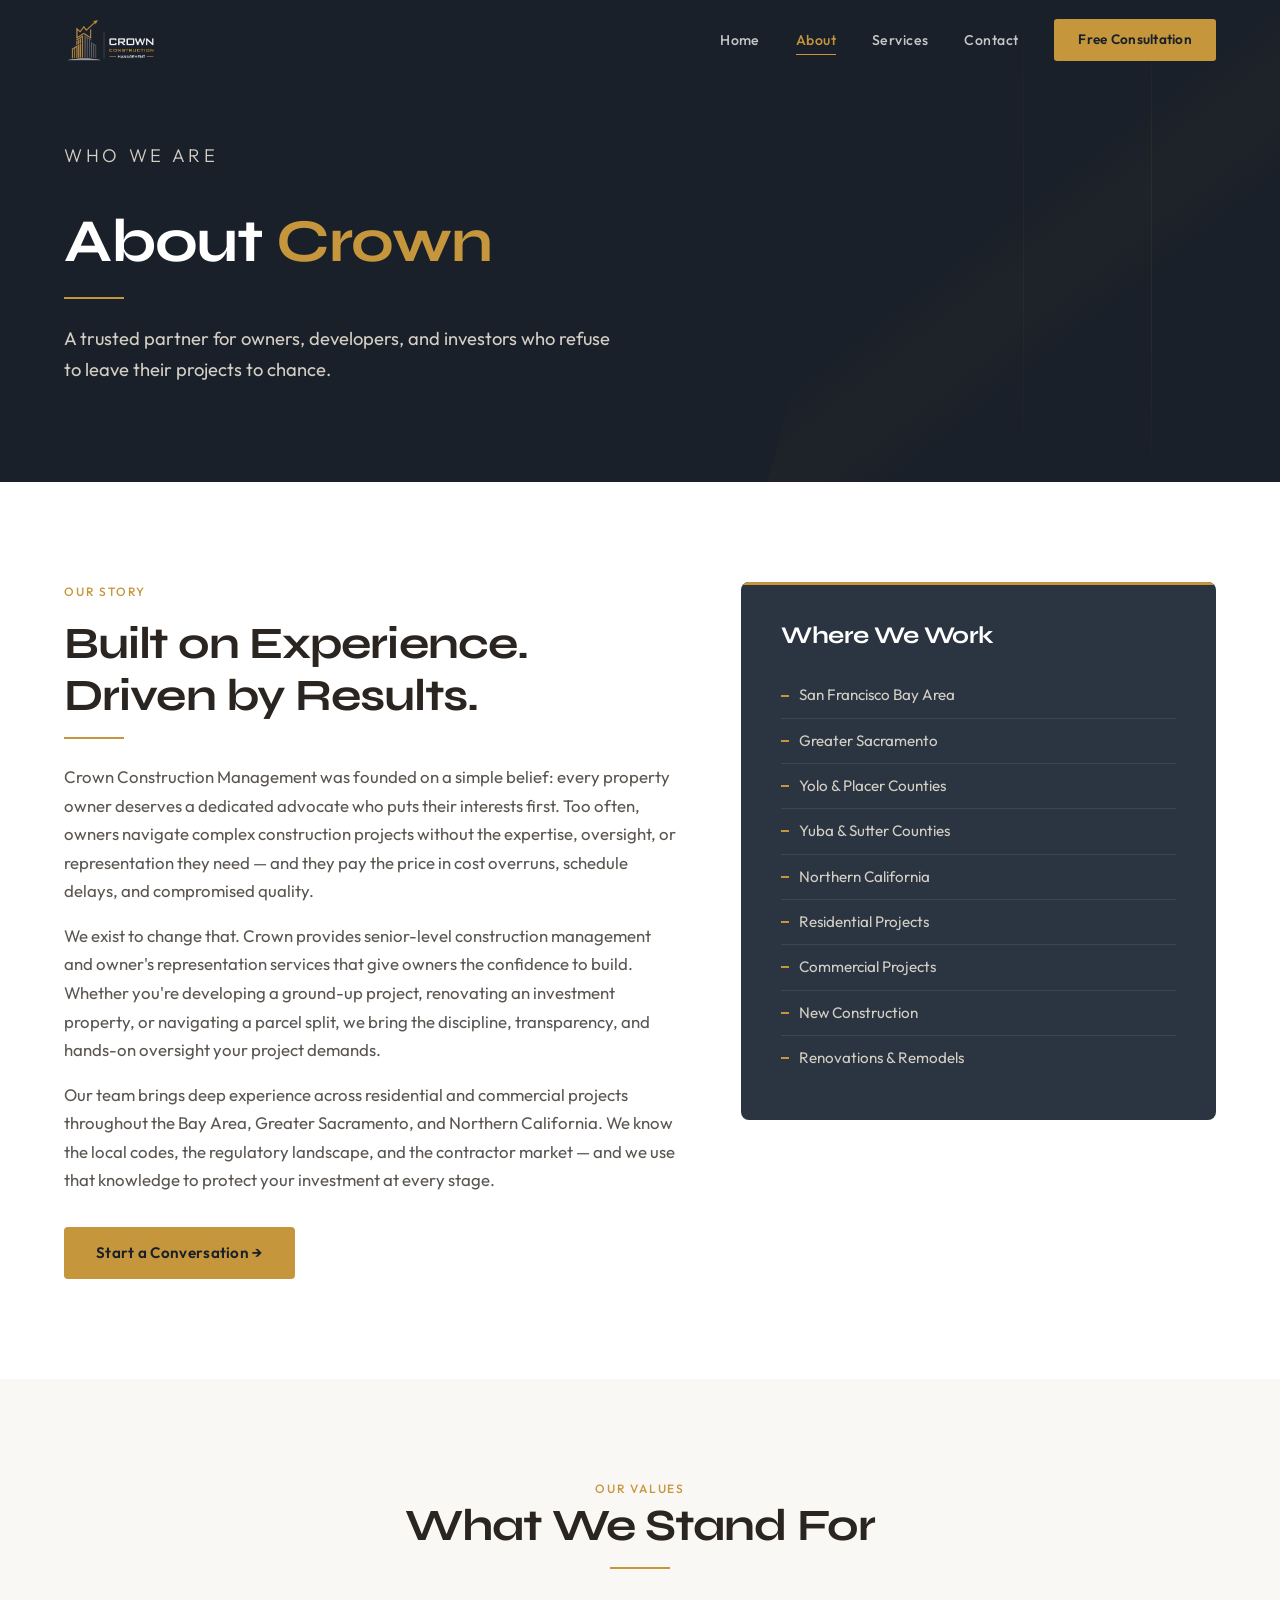
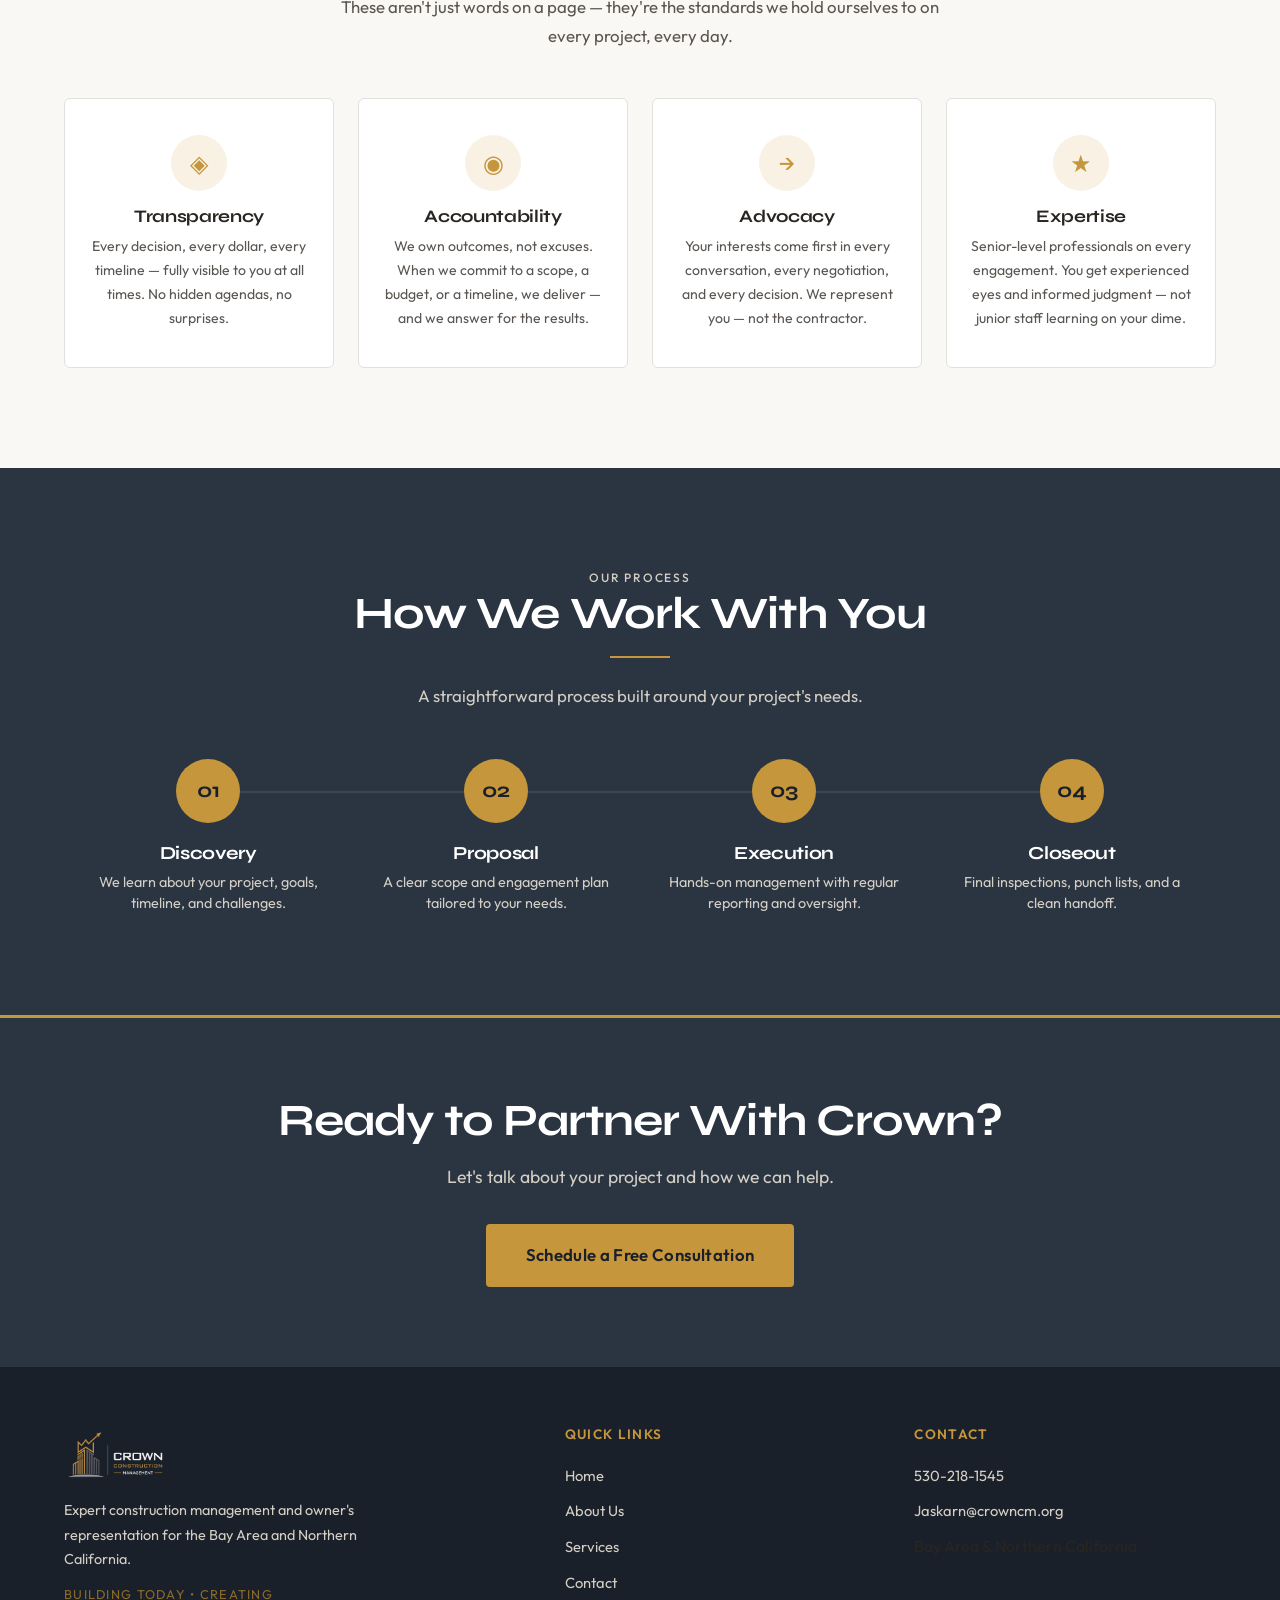
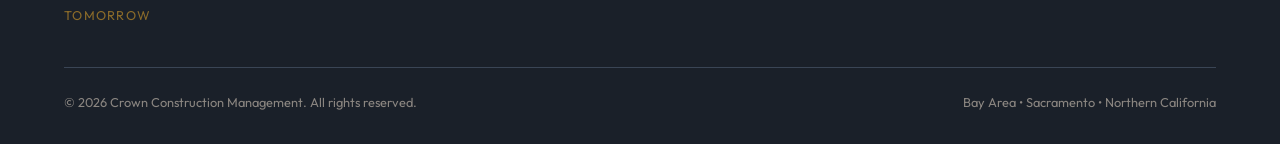
==== about.html @ 6b44e178 "Initial commit: Crown Construction Management website Static multi-page site (home, about, services," ====
<!DOCTYPE html>
<html lang="en">
<head>
  <meta charset="UTF-8">
  <meta name="viewport" content="width=device-width, initial-scale=1.0">
  <title>About | Crown Construction Management</title>
  <meta name="description" content="Learn about Crown Construction Management — trusted construction management and owner's representation partner for the Bay Area and Northern California.">
  <link rel="canonical" href="https://crowncm.org/about.html">
  <meta property="og:title" content="About | Crown Construction Management">
  <meta property="og:description" content="A trusted construction management and owner's representation partner for the Bay Area and Northern California.">
  <meta property="og:type" content="website">
  <meta property="og:url" content="https://crowncm.org/about.html">
  <meta property="og:image" content="https://crowncm.org/images/logo-full-color.png">
  <meta name="twitter:card" content="summary_large_image">
  <meta name="twitter:image" content="https://crowncm.org/images/logo-full-color.png">
  <link rel="preconnect" href="https://fonts.googleapis.com">
  <link rel="preconnect" href="https://fonts.gstatic.com" crossorigin>
  <link href="https://fonts.googleapis.com/css2?family=Outfit:wght@300;400;500;600;700&family=Syne:wght@600;700;800&display=swap" rel="stylesheet">
  <link rel="icon" type="image/jpeg" href="images/logo-icon.jpg">
  <link rel="stylesheet" href="css/style.css">
</head>
<body>

  <!-- ════════ NAVIGATION ════════ -->
  <nav class="nav nav--transparent">
    <div class="nav__inner">
      <a href="index.html" class="nav__logo">
        <img src="images/logo-transparent.png" alt="Crown Construction Management">
      </a>
      <div class="nav__links">
        <a href="index.html" class="nav__link">Home</a>
        <a href="about.html" class="nav__link">About</a>
        <a href="services.html" class="nav__link">Services</a>
        <a href="contact.html" class="nav__link">Contact</a>
        <a href="contact.html" class="nav__cta">Free Consultation</a>
      </div>
      <button class="nav__toggle" aria-label="Menu" aria-expanded="false">
        <span></span><span></span><span></span>
      </button>
    </div>
  </nav>

  <!-- ════════ HERO ════════ -->
  <section class="hero hero--sub">
    <div class="hero__bg"><div class="hero__accent"></div></div>
    <div class="container">
      <div class="hero__content">
        <p class="hero__tagline">Who We Are</p>
        <h1>About <span>Crown</span></h1>
        <div class="gold-line"></div>
        <p>A trusted partner for owners, developers, and investors who refuse to leave their projects to chance.</p>
      </div>
    </div>
  </section>

  <!-- ════════ ABOUT FULL ════════ -->
  <section class="section">
    <div class="container">
      <div class="about-full">
        <div class="about-full__story">
          <p class="label reveal">Our Story</p>
          <h2 class="reveal reveal-delay-1">Built on Experience.<br>Driven by Results.</h2>
          <div class="gold-line reveal reveal-delay-2"></div>

          <p class="reveal reveal-delay-2">Crown Construction Management was founded on a simple belief: every property owner deserves a dedicated advocate who puts their interests first. Too often, owners navigate complex construction projects without the expertise, oversight, or representation they need — and they pay the price in cost overruns, schedule delays, and compromised quality.</p>

          <p class="reveal reveal-delay-3">We exist to change that. Crown provides senior-level construction management and owner's representation services that give owners the confidence to build. Whether you're developing a ground-up project, renovating an investment property, or navigating a parcel split, we bring the discipline, transparency, and hands-on oversight your project demands.</p>

          <p class="reveal reveal-delay-3">Our team brings deep experience across residential and commercial projects throughout the Bay Area, Greater Sacramento, and Northern California. We know the local codes, the regulatory landscape, and the contractor market — and we use that knowledge to protect your investment at every stage.</p>

          <div style="margin-top:32px;" class="reveal reveal-delay-4">
            <a href="contact.html" class="btn btn--gold">Start a Conversation &rarr;</a>
          </div>
        </div>

        <div class="about-full__sidebar reveal">
          <h3>Where We Work</h3>
          <ul class="area-list">
            <li>San Francisco Bay Area</li>
            <li>Greater Sacramento</li>
            <li>Yolo & Placer Counties</li>
            <li>Yuba & Sutter Counties</li>
            <li>Northern California</li>
            <li>Residential Projects</li>
            <li>Commercial Projects</li>
            <li>New Construction</li>
            <li>Renovations & Remodels</li>
          </ul>
        </div>
      </div>
    </div>
  </section>

  <!-- ════════ VALUES ════════ -->
  <section class="section section--cream">
    <div class="container">
      <div class="reveal" style="text-align:center; max-width:600px; margin:0 auto;">
        <p class="label">Our Values</p>
        <h2>What We Stand For</h2>
        <div class="gold-line gold-line--center"></div>
        <p>These aren't just words on a page — they're the standards we hold ourselves to on every project, every day.</p>
      </div>
      <div class="values-full">
        <div class="value-full-card reveal reveal-delay-1">
          <div class="value-full-card__icon" aria-hidden="true">◈</div>
          <h4>Transparency</h4>
          <p>Every decision, every dollar, every timeline — fully visible to you at all times. No hidden agendas, no surprises.</p>
        </div>
        <div class="value-full-card reveal reveal-delay-2">
          <div class="value-full-card__icon" aria-hidden="true">◉</div>
          <h4>Accountability</h4>
          <p>We own outcomes, not excuses. When we commit to a scope, a budget, or a timeline, we deliver — and we answer for the results.</p>
        </div>
        <div class="value-full-card reveal reveal-delay-3">
          <div class="value-full-card__icon" aria-hidden="true">→</div>
          <h4>Advocacy</h4>
          <p>Your interests come first in every conversation, every negotiation, and every decision. We represent you — not the contractor.</p>
        </div>
        <div class="value-full-card reveal reveal-delay-4">
          <div class="value-full-card__icon" aria-hidden="true">★</div>
          <h4>Expertise</h4>
          <p>Senior-level professionals on every engagement. You get experienced eyes and informed judgment — not junior staff learning on your dime.</p>
        </div>
      </div>
    </div>
  </section>

  <!-- ════════ PROCESS ════════ -->
  <section class="section section--dark">
    <div class="container">
      <div class="reveal" style="text-align:center; max-width:600px; margin:0 auto;">
        <p class="label label--light">Our Process</p>
        <h2>How We Work With You</h2>
        <div class="gold-line gold-line--center"></div>
        <p>A straightforward process built around your project's needs.</p>
      </div>
      <div class="process-grid">
        <div class="process-step reveal reveal-delay-1">
          <div class="process-step__number">01</div>
          <h3>Discovery</h3>
          <p>We learn about your project, goals, timeline, and challenges.</p>
        </div>
        <div class="process-step reveal reveal-delay-2">
          <div class="process-step__number">02</div>
          <h3>Proposal</h3>
          <p>A clear scope and engagement plan tailored to your needs.</p>
        </div>
        <div class="process-step reveal reveal-delay-3">
          <div class="process-step__number">03</div>
          <h3>Execution</h3>
          <p>Hands-on management with regular reporting and oversight.</p>
        </div>
        <div class="process-step reveal reveal-delay-4">
          <div class="process-step__number">04</div>
          <h3>Closeout</h3>
          <p>Final inspections, punch lists, and a clean handoff.</p>
        </div>
      </div>
    </div>
  </section>

  <!-- ════════ CTA BANNER ════════ -->
  <section class="cta-banner">
    <div class="container">
      <h2 class="reveal">Ready to Partner With Crown?</h2>
      <p class="reveal reveal-delay-1">Let's talk about your project and how we can help.</p>
      <div class="reveal reveal-delay-2">
        <a href="contact.html" class="btn btn--gold btn--large">Schedule a Free Consultation</a>
      </div>
    </div>
  </section>

  <!-- ════════ FOOTER ════════ -->
  <footer class="footer">
    <div class="container">
      <div class="footer__inner">
        <div class="footer__brand">
          <img src="images/logo-transparent.png" alt="Crown Construction Management">
          <p>Expert construction management and owner's representation for the Bay Area and Northern California.</p>
          <p class="footer__tagline">BUILDING TODAY &bull; CREATING TOMORROW</p>
        </div>
        <div>
          <h4 class="footer__heading">Quick Links</h4>
          <ul class="footer__links">
            <li><a href="index.html">Home</a></li>
            <li><a href="about.html">About Us</a></li>
            <li><a href="services.html">Services</a></li>
            <li><a href="contact.html">Contact</a></li>
          </ul>
        </div>
        <div>
          <h4 class="footer__heading">Contact</h4>
          <ul class="footer__links">
            <li><a href="tel:+15302181545">530-218-1545</a></li>
            <li><a href="mailto:Jaskarn@crowncm.org">Jaskarn@crowncm.org</a></li>
            <li>Bay Area & Northern California</li>
          </ul>
        </div>
      </div>
      <div class="footer__bottom">
        <p>&copy; 2026 Crown Construction Management. All rights reserved.</p>
        <p>Bay Area &bull; Sacramento &bull; Northern California</p>
      </div>
    </div>
  </footer>

  <script src="js/main.js"></script>
</body>
</html>
---- css/style.css ----
/* ═══════════════════════════════════════════
   CROWN CONSTRUCTION MANAGEMENT
   Premium Construction Management Website
   ═══════════════════════════════════════════ */

/* ── CSS Variables ── */
:root {
  --navy: #2B3441;
  --navy-deep: #1A2029;
  --navy-mid: #34404F;
  --gold: #C5963B;
  --gold-light: #D4AA5C;
  --gold-dim: #8B6B2A;
  --gold-bg: #F8F1E4;
  --charcoal: #333840;
  --slate: #5A6475;
  --white: #FFFFFF;
  --off-white: #F7F7F5;
  --cream: #FAF8F5;
  --border: #E2E0DD;
  --border-dark: #3A4555;
  --text-primary: #2A2520;
  --text-secondary: #5A5550;
  --text-light: #8A8580;
  --text-on-dark: #D4CFC5;
  --text-on-dark-bright: #EEEAE5;

  --font-display: 'Syne', sans-serif;
  --font-body: 'Outfit', sans-serif;

  --nav-height: 80px;
  --section-pad: 100px;
  --section-pad-mobile: 60px;
  --max-width: 1200px;
  --max-width-narrow: 800px;

  --ease-out: cubic-bezier(0.25, 0.46, 0.45, 0.94);
  --ease-smooth: cubic-bezier(0.4, 0, 0.2, 1);
}

/* ── Reset & Base ── */
*, *::before, *::after { box-sizing: border-box; margin: 0; padding: 0; }

html {
  scroll-behavior: smooth;
  scroll-padding-top: var(--nav-height);
}

body {
  font-family: var(--font-body);
  font-weight: 400;
  color: var(--text-primary);
  background: var(--white);
  line-height: 1.6;
  -webkit-font-smoothing: antialiased;
  overflow-x: hidden;
}

img { max-width: 100%; height: auto; display: block; }
a { color: inherit; text-decoration: none; }
ul { list-style: none; }

/* ── Typography ── */
h1, h2, h3, h4 {
  font-family: var(--font-display);
  font-weight: 700;
  line-height: 1.15;
  letter-spacing: -0.02em;
}

h1 { font-size: clamp(2.4rem, 5vw, 3.8rem); }
h2 { font-size: clamp(1.8rem, 3.5vw, 2.8rem); }
h3 { font-size: clamp(1.2rem, 2vw, 1.5rem); }
h4 { font-size: 1.1rem; }

p { 
  font-size: 1.05rem; 
  line-height: 1.7; 
  color: var(--text-secondary); 
}

.label {
  font-family: var(--font-body);
  font-weight: 500;
  font-size: 0.75rem;
  letter-spacing: 0.15em;
  text-transform: uppercase;
  color: var(--gold);
}

.label--light { color: var(--gold-light); }

/* ── Layout ── */
.container {
  width: 100%;
  max-width: var(--max-width);
  margin: 0 auto;
  padding: 0 24px;
}

.container--narrow {
  max-width: var(--max-width-narrow);
}

.section {
  padding: var(--section-pad) 0;
}

.section--dark {
  background: var(--navy);
  color: var(--text-on-dark-bright);
}

.section--dark p { color: var(--text-on-dark); }
.section--dark h2, .section--dark h3, .section--dark h4 { color: var(--white); }

.section--cream { background: var(--cream); }
.section--deep { background: var(--navy-deep); color: var(--text-on-dark-bright); }
.section--deep p { color: var(--text-on-dark); }
.section--deep h2, .section--deep h3 { color: var(--white); }

/* ── Gold Accent Line ── */
.gold-line {
  width: 60px;
  height: 2px;
  background: var(--gold);
  margin: 16px 0 24px;
}

.gold-line--center { margin-left: auto; margin-right: auto; }
.gold-line--wide { width: 80px; }

/* ── Buttons ── */
.btn {
  display: inline-flex;
  align-items: center;
  gap: 8px;
  font-family: var(--font-body);
  font-weight: 600;
  font-size: 0.95rem;
  padding: 14px 32px;
  border-radius: 4px;
  border: none;
  cursor: pointer;
  transition: all 0.3s var(--ease-smooth);
  letter-spacing: 0.02em;
}

.btn--gold {
  background: var(--gold);
  color: var(--navy-deep);
}

.btn--gold:hover {
  background: var(--gold-light);
  transform: translateY(-2px);
  box-shadow: 0 8px 30px rgba(197, 150, 59, 0.3);
}

.btn--outline {
  background: transparent;
  color: var(--gold);
  border: 1.5px solid var(--gold);
}

.btn--outline:hover {
  background: var(--gold);
  color: var(--navy-deep);
  transform: translateY(-2px);
}

.btn--white-outline {
  background: transparent;
  color: var(--white);
  border: 1.5px solid rgba(255,255,255,0.3);
}

.btn--white-outline:hover {
  border-color: var(--gold);
  color: var(--gold);
}

.btn--large {
  padding: 18px 40px;
  font-size: 1.05rem;
}

/* ── Navigation ── */
.nav {
  position: fixed;
  top: 0;
  left: 0;
  right: 0;
  height: var(--nav-height);
  z-index: 1000;
  transition: all 0.4s var(--ease-smooth);
}

.nav--transparent {
  background: transparent;
}

.nav--solid {
  background: rgba(26, 32, 41, 0.97);
  backdrop-filter: blur(12px);
  box-shadow: 0 1px 0 rgba(197, 150, 59, 0.15);
}

.nav__inner {
  max-width: var(--max-width);
  margin: 0 auto;
  padding: 0 24px;
  height: 100%;
  display: flex;
  align-items: center;
  justify-content: space-between;
}

.nav__logo img {
  height: 50px;
  width: auto;
  transition: opacity 0.3s;
}

.nav__logo:hover img { opacity: 0.85; }

.nav__links {
  display: flex;
  align-items: center;
  gap: 36px;
}

.nav__link {
  font-family: var(--font-body);
  font-weight: 500;
  font-size: 0.88rem;
  color: rgba(255,255,255,0.75);
  letter-spacing: 0.03em;
  transition: color 0.3s;
  position: relative;
}

.nav__link::after {
  content: '';
  position: absolute;
  bottom: -4px;
  left: 0;
  width: 0;
  height: 1.5px;
  background: var(--gold);
  transition: width 0.3s var(--ease-smooth);
}

.nav__link:hover { color: var(--white); }
.nav__link:hover::after { width: 100%; }
.nav__link--active { color: var(--gold); }
.nav__link--active::after { width: 100%; }

.nav__cta {
  font-family: var(--font-body);
  font-weight: 600;
  font-size: 0.85rem;
  padding: 10px 24px;
  background: var(--gold);
  color: var(--navy-deep);
  border-radius: 3px;
  transition: all 0.3s var(--ease-smooth);
  letter-spacing: 0.02em;
}

.nav__cta:hover {
  background: var(--gold-light);
  transform: translateY(-1px);
}

/* Mobile Nav Toggle */
.nav__toggle {
  display: none;
  flex-direction: column;
  gap: 5px;
  cursor: pointer;
  padding: 8px;
  background: none;
  border: none;
}

.nav__toggle span {
  display: block;
  width: 24px;
  height: 2px;
  background: var(--white);
  transition: all 0.3s;
}

.nav__toggle.active span:nth-child(1) { transform: rotate(45deg) translate(5px, 5px); }
.nav__toggle.active span:nth-child(2) { opacity: 0; }
.nav__toggle.active span:nth-child(3) { transform: rotate(-45deg) translate(5px, -5px); }

/* ── Hero ── */
.hero {
  position: relative;
  min-height: 100vh;
  display: flex;
  align-items: center;
  background: var(--navy-deep);
  overflow: hidden;
}

.hero__bg {
  position: absolute;
  inset: 0;
  overflow: hidden;
}

/* Architectural grid lines */
.hero__bg::before {
  content: '';
  position: absolute;
  top: 0;
  right: 10%;
  width: 1px;
  height: 100%;
  background: linear-gradient(to bottom, transparent, rgba(197,150,59,0.08) 30%, rgba(197,150,59,0.08) 70%, transparent);
}

.hero__bg::after {
  content: '';
  position: absolute;
  top: 0;
  right: 20%;
  width: 1px;
  height: 100%;
  background: linear-gradient(to bottom, transparent, rgba(197,150,59,0.05) 40%, rgba(197,150,59,0.05) 60%, transparent);
}

/* Subtle diagonal accent */
.hero__accent {
  position: absolute;
  top: -10%;
  right: -5%;
  width: 40%;
  height: 120%;
  background: linear-gradient(135deg, transparent 40%, rgba(197,150,59,0.03) 50%, transparent 60%);
  transform: skewX(-15deg);
}

.hero__content {
  position: relative;
  z-index: 2;
  max-width: 720px;
}

.hero__logo {
  width: 280px;
  margin-bottom: 32px;
  opacity: 0;
  animation: fadeUp 0.8s var(--ease-out) 0.2s forwards;
}

.hero h1 {
  color: var(--white);
  margin-bottom: 20px;
  opacity: 0;
  animation: fadeUp 0.8s var(--ease-out) 0.4s forwards;
}

.hero h1 span { color: var(--gold); }

.hero__tagline {
  font-family: var(--font-body);
  font-weight: 300;
  font-size: 0.85rem;
  letter-spacing: 0.2em;
  text-transform: uppercase;
  color: var(--gold);
  margin-bottom: 16px;
  opacity: 0;
  animation: fadeUp 0.8s var(--ease-out) 0.3s forwards;
}

.hero p {
  font-size: 1.15rem;
  color: var(--text-on-dark);
  margin-bottom: 36px;
  max-width: 560px;
  opacity: 0;
  animation: fadeUp 0.8s var(--ease-out) 0.6s forwards;
}

.hero__buttons {
  display: flex;
  gap: 16px;
  flex-wrap: wrap;
  opacity: 0;
  animation: fadeUp 0.8s var(--ease-out) 0.8s forwards;
}

/* Hero for sub-pages */
.hero--sub {
  min-height: 400px;
  padding-top: calc(var(--nav-height) + 60px);
  padding-bottom: 60px;
}

/* Hero Home — two-column with seamless logo */
.hero--home {
  min-height: 100vh;
  display: flex;
  align-items: center;
}

.hero__home-layout {
  display: grid;
  grid-template-columns: 1.1fr 1fr;
  gap: 40px;
  align-items: center;
  position: relative;
  z-index: 2;
}

.hero__home-layout .hero__content {
  max-width: none;
}

.hero__logo-block {
  display: flex;
  align-items: center;
  justify-content: center;
  position: relative;
  opacity: 0;
  animation: fadeIn 1.2s var(--ease-out) 0.6s forwards;
}

.hero__logo-seamless {
  width: 100%;
  max-width: 520px;
  height: auto;
  filter: drop-shadow(0 20px 60px rgba(0,0,0,0.3));
  transition: transform 0.6s var(--ease-smooth);
}

.hero__logo-block:hover .hero__logo-seamless {
  transform: scale(1.03);
}

/* Subtle glow behind logo */
.hero__logo-block::before {
  content: '';
  position: absolute;
  width: 70%;
  height: 70%;
  background: radial-gradient(ellipse, rgba(197,150,59,0.08) 0%, transparent 70%);
  border-radius: 50%;
  pointer-events: none;
}

.hero--sub h1 {
  animation-delay: 0.2s;
}

.hero--sub .gold-line {
  opacity: 0;
  animation: fadeUp 0.8s var(--ease-out) 0.3s forwards;
}

.hero--sub p {
  animation-delay: 0.4s;
}

/* ── About Preview (Home) ── */
.about-preview {
  display: grid;
  grid-template-columns: 1fr 1fr;
  gap: 60px;
  align-items: center;
}

.about-preview__values {
  display: grid;
  grid-template-columns: 1fr 1fr;
  gap: 20px;
  margin-top: 32px;
}

.value-card {
  padding: 24px;
  background: var(--white);
  border-radius: 6px;
  border: 1px solid var(--border);
  transition: all 0.3s var(--ease-smooth);
}

.value-card:hover {
  border-color: var(--gold);
  transform: translateY(-3px);
  box-shadow: 0 12px 40px rgba(0,0,0,0.06);
}

.value-card h4 {
  color: var(--text-primary);
  margin-bottom: 6px;
  font-size: 1rem;
}

.value-card p {
  font-size: 0.88rem;
  line-height: 1.5;
  color: var(--text-secondary);
}

.about-preview__image {
  position: relative;
  display: flex;
  align-items: center;
  justify-content: center;
}

.about-preview__logo-display {
  width: 100%;
  max-width: 380px;
  padding: 60px 40px;
  background: var(--navy);
  border-radius: 8px;
  display: flex;
  align-items: center;
  justify-content: center;
  position: relative;
  overflow: hidden;
}

.about-preview__logo-display::before {
  content: '';
  position: absolute;
  top: 0;
  left: 0;
  right: 0;
  height: 3px;
  background: var(--gold);
}

.about-preview__logo-display img {
  width: 85%;
}

/* ── Services Grid ── */
.services-grid {
  display: grid;
  grid-template-columns: repeat(3, 1fr);
  gap: 24px;
  margin-top: 48px;
}

.service-card {
  padding: 32px 28px;
  background: var(--white);
  border-radius: 6px;
  border: 1px solid var(--border);
  position: relative;
  overflow: hidden;
  transition: all 0.4s var(--ease-smooth);
}

.service-card::before {
  content: '';
  position: absolute;
  top: 0;
  left: 0;
  width: 3px;
  height: 0;
  background: var(--gold);
  transition: height 0.4s var(--ease-smooth);
}

.service-card:hover {
  border-color: var(--gold);
  transform: translateY(-4px);
  box-shadow: 0 16px 50px rgba(0,0,0,0.08);
}

.service-card:hover::before { height: 100%; }

.service-card__number {
  font-family: var(--font-display);
  font-size: 2.5rem;
  font-weight: 700;
  color: var(--border);
  line-height: 1;
  margin-bottom: 12px;
  transition: color 0.3s;
}

.service-card:hover .service-card__number { color: var(--gold-dim); }

.service-card h3 {
  font-size: 1.1rem;
  margin-bottom: 10px;
  color: var(--text-primary);
}

.service-card p {
  font-size: 0.92rem;
  line-height: 1.6;
}

/* Service card - featured (larger) */
.service-card--featured {
  grid-column: span 1;
  background: var(--navy);
  border-color: var(--navy);
}

.service-card--featured h3 { color: var(--white); }
.service-card--featured p { color: var(--text-on-dark); }
.service-card--featured .service-card__number { color: var(--navy-mid); }
.service-card--featured:hover .service-card__number { color: var(--gold-dim); }
.service-card--featured:hover { border-color: var(--gold); }

/* ── Process Timeline ── */
.process-grid {
  display: grid;
  grid-template-columns: repeat(4, 1fr);
  gap: 0;
  margin-top: 48px;
  position: relative;
}

/* Connecting line */
.process-grid::before {
  content: '';
  position: absolute;
  top: 32px;
  left: 12.5%;
  right: 12.5%;
  height: 2px;
  background: var(--border-dark);
}

.process-step {
  text-align: center;
  padding: 0 20px;
  position: relative;
}

.process-step__number {
  display: inline-flex;
  align-items: center;
  justify-content: center;
  width: 64px;
  height: 64px;
  border-radius: 50%;
  background: var(--gold);
  color: var(--navy-deep);
  font-family: var(--font-display);
  font-weight: 700;
  font-size: 1.3rem;
  margin-bottom: 20px;
  position: relative;
  z-index: 2;
  transition: all 0.3s var(--ease-smooth);
}

.process-step:hover .process-step__number {
  transform: scale(1.1);
  box-shadow: 0 8px 30px rgba(197,150,59,0.4);
}

.process-step h3 {
  font-size: 1.15rem;
  margin-bottom: 8px;
}

.process-step p {
  font-size: 0.9rem;
  line-height: 1.5;
}

/* ── Why Crown Grid ── */
.why-grid {
  display: grid;
  grid-template-columns: repeat(3, 1fr);
  gap: 32px;
  margin-top: 48px;
}

.why-card {
  padding: 32px;
  border: 1px solid var(--border-dark);
  border-radius: 6px;
  transition: all 0.3s var(--ease-smooth);
  position: relative;
}

.why-card::before {
  content: '';
  position: absolute;
  top: -1px;
  left: 32px;
  right: 32px;
  height: 2px;
  background: var(--gold);
  transform: scaleX(0);
  transition: transform 0.3s var(--ease-smooth);
}

.why-card:hover {
  border-color: rgba(197,150,59,0.3);
  transform: translateY(-4px);
}

.why-card:hover::before { transform: scaleX(1); }

.why-card__icon {
  font-family: var(--font-display);
  font-size: 2rem;
  font-weight: 700;
  color: var(--gold);
  margin-bottom: 16px;
  line-height: 1;
}

.why-card h3 {
  font-size: 1.05rem;
  margin-bottom: 10px;
}

.why-card p {
  font-size: 0.9rem;
  line-height: 1.6;
}

/* ── CTA Banner ── */
.cta-banner {
  text-align: center;
  padding: 80px 0;
  background: var(--navy);
  position: relative;
  overflow: hidden;
}

.cta-banner::before {
  content: '';
  position: absolute;
  top: 0;
  left: 0;
  right: 0;
  height: 3px;
  background: var(--gold);
}

.cta-banner h2 {
  color: var(--white);
  margin-bottom: 16px;
}

.cta-banner p {
  color: var(--text-on-dark);
  margin-bottom: 32px;
  font-size: 1.1rem;
}

/* ── Engagement Types ── */
.engagement-grid {
  display: grid;
  grid-template-columns: repeat(4, 1fr);
  gap: 20px;
  margin-top: 40px;
}

.engagement-item {
  text-align: center;
  padding: 28px 20px;
  background: rgba(197,150,59,0.06);
  border: 1px solid var(--border);
  border-radius: 6px;
  transition: all 0.3s;
}

.engagement-item:hover {
  border-color: var(--gold);
  background: rgba(197,150,59,0.1);
}

.engagement-item h4 {
  font-size: 0.95rem;
  color: var(--text-primary);
  margin-bottom: 6px;
}

.engagement-item p {
  font-size: 0.82rem;
}

/* ── Contact Page ── */
.contact-layout {
  display: grid;
  grid-template-columns: 1fr 1.2fr;
  gap: 60px;
  align-items: start;
}

.contact-info { padding-top: 8px; }

.contact-info__item {
  margin-bottom: 32px;
}

.contact-info__item h4 {
  font-size: 0.95rem;
  color: var(--text-primary);
  margin-bottom: 4px;
}

.contact-info__item p {
  font-size: 1.05rem;
  color: var(--gold);
  font-weight: 500;
}

.contact-info__item p a {
  color: inherit;
  text-decoration: none;
  transition: color 0.3s;
}

.contact-info__item p a:hover { color: var(--gold-light); }

.contact-info__item p.desc {
  color: var(--text-secondary);
  font-weight: 400;
  font-size: 0.92rem;
}

/* ── Form ── */
.form {
  background: var(--white);
  padding: 40px;
  border-radius: 8px;
  border: 1px solid var(--border);
  box-shadow: 0 8px 40px rgba(0,0,0,0.04);
}

.form__group {
  margin-bottom: 20px;
}

.form__label {
  display: block;
  font-weight: 500;
  font-size: 0.88rem;
  color: var(--text-primary);
  margin-bottom: 6px;
}

.form__input,
.form__select,
.form__textarea {
  width: 100%;
  padding: 12px 16px;
  font-family: var(--font-body);
  font-size: 0.95rem;
  color: var(--text-primary);
  background: var(--cream);
  border: 1px solid var(--border);
  border-radius: 4px;
  transition: all 0.3s;
  outline: none;
}

.form__input:focus,
.form__select:focus,
.form__textarea:focus {
  border-color: var(--gold);
  box-shadow: 0 0 0 3px rgba(197,150,59,0.12);
}

.form__textarea { resize: vertical; min-height: 120px; }

.form__row {
  display: grid;
  grid-template-columns: 1fr 1fr;
  gap: 16px;
}

.form__submit {
  width: 100%;
  margin-top: 8px;
}

/* ── Footer ── */
.footer {
  background: var(--navy-deep);
  padding: 60px 0 30px;
}

.footer__inner {
  display: grid;
  grid-template-columns: 1.5fr 1fr 1fr;
  gap: 48px;
  margin-bottom: 40px;
}

.footer__brand img {
  height: 55px;
  width: auto;
  margin-bottom: 16px;
}

.footer__brand p {
  color: var(--text-on-dark);
  font-size: 0.9rem;
  max-width: 300px;
}

.footer__tagline {
  font-size: 0.8rem !important;
  letter-spacing: 0.1em;
  color: var(--gold-dim) !important;
  margin-top: 12px;
}

.footer__heading {
  font-family: var(--font-body);
  font-weight: 600;
  font-size: 0.85rem;
  letter-spacing: 0.1em;
  text-transform: uppercase;
  color: var(--gold);
  margin-bottom: 20px;
}

.footer__links li { margin-bottom: 10px; }

.footer__links a {
  color: var(--text-on-dark);
  font-size: 0.92rem;
  transition: color 0.3s;
}

.footer__links a:hover { color: var(--gold-light); }

.footer__bottom {
  border-top: 1px solid var(--border-dark);
  padding-top: 24px;
  display: flex;
  justify-content: space-between;
  align-items: center;
}

.footer__bottom p {
  font-size: 0.8rem;
  color: var(--text-light);
}

/* ── Scroll Animations ── */
.reveal {
  opacity: 0;
  transform: translateY(30px);
  transition: opacity 0.7s var(--ease-out), transform 0.7s var(--ease-out);
}

.reveal.visible {
  opacity: 1;
  transform: translateY(0);
}

.reveal-delay-1 { transition-delay: 0.1s; }
.reveal-delay-2 { transition-delay: 0.2s; }
.reveal-delay-3 { transition-delay: 0.3s; }
.reveal-delay-4 { transition-delay: 0.4s; }
.reveal-delay-5 { transition-delay: 0.5s; }
.reveal-delay-6 { transition-delay: 0.6s; }

/* ── Keyframe Animations ── */
@keyframes fadeUp {
  from { opacity: 0; transform: translateY(24px); }
  to { opacity: 1; transform: translateY(0); }
}

@keyframes fadeIn {
  from { opacity: 0; }
  to { opacity: 1; }
}

/* ── Page-specific: About ── */
.about-full {
  display: grid;
  grid-template-columns: 1.3fr 1fr;
  gap: 60px;
  align-items: start;
}

.about-full__story h2 { margin-bottom: 8px; }
.about-full__story p { margin-bottom: 16px; }

.about-full__sidebar {
  background: var(--navy);
  border-radius: 8px;
  padding: 40px;
  position: relative;
  overflow: hidden;
}

.about-full__sidebar::before {
  content: '';
  position: absolute;
  top: 0;
  left: 0;
  right: 0;
  height: 3px;
  background: var(--gold);
}

.about-full__sidebar h3 {
  color: var(--white);
  margin-bottom: 24px;
}

.area-list li {
  color: var(--text-on-dark);
  padding: 10px 0;
  border-bottom: 1px solid var(--border-dark);
  font-size: 0.95rem;
  display: flex;
  align-items: center;
  gap: 10px;
}

.area-list li::before {
  content: '';
  width: 8px;
  height: 2px;
  background: var(--gold);
  flex-shrink: 0;
}

.area-list li:last-child { border-bottom: none; }

.values-full {
  display: grid;
  grid-template-columns: repeat(4, 1fr);
  gap: 24px;
  margin-top: 48px;
}

.value-full-card {
  text-align: center;
  padding: 36px 24px;
  background: var(--white);
  border-radius: 6px;
  border: 1px solid var(--border);
  transition: all 0.3s;
}

.value-full-card:hover {
  border-color: var(--gold);
  transform: translateY(-3px);
  box-shadow: 0 12px 40px rgba(0,0,0,0.06);
}

.value-full-card__icon {
  display: inline-flex;
  align-items: center;
  justify-content: center;
  width: 56px;
  height: 56px;
  border-radius: 50%;
  background: var(--gold-bg);
  color: var(--gold);
  font-size: 1.5rem;
  margin-bottom: 16px;
}

.value-full-card h4 { margin-bottom: 8px; }

.value-full-card p {
  font-size: 0.88rem;
}

/* ── Responsive ── */
@media (max-width: 1024px) {
  .services-grid { grid-template-columns: repeat(2, 1fr); }
  .why-grid { grid-template-columns: repeat(2, 1fr); }
  .process-grid { grid-template-columns: repeat(2, 1fr); gap: 32px; }
  .process-grid::before { display: none; }
  .engagement-grid { grid-template-columns: repeat(2, 1fr); }
  .footer__inner { grid-template-columns: 1fr 1fr; }
  .values-full { grid-template-columns: repeat(2, 1fr); }
}

@media (max-width: 768px) {
  :root {
    --section-pad: 60px;
    --nav-height: 70px;
  }

  .nav__links {
    display: none;
    position: fixed;
    top: var(--nav-height);
    left: 0;
    right: 0;
    bottom: 0;
    background: rgba(26, 32, 41, 0.98);
    backdrop-filter: blur(12px);
    flex-direction: column;
    justify-content: center;
    gap: 28px;
    padding: 40px;
  }

  .nav__links.open { display: flex; }
  .nav__link { font-size: 1.1rem; color: var(--white); }
  .nav__toggle { display: flex; }

  .hero { min-height: 90vh; padding-top: calc(var(--nav-height) + 40px); }
  .hero__logo { width: 200px; }
  .hero--sub { min-height: 300px; }

  .hero__home-layout {
    grid-template-columns: 1fr;
    gap: 32px;
    text-align: center;
  }

  .hero__logo-block { order: -1; }
  .hero__logo-seamless { max-width: 300px; }

  .about-preview { grid-template-columns: 1fr; gap: 40px; }
  .about-preview__image { order: -1; }
  .about-preview__values { grid-template-columns: 1fr; }

  .services-grid { grid-template-columns: 1fr; }
  .why-grid { grid-template-columns: 1fr; }
  .process-grid { grid-template-columns: 1fr; gap: 24px; }
  .engagement-grid { grid-template-columns: 1fr 1fr; }

  .contact-layout { grid-template-columns: 1fr; gap: 40px; }
  .form__row { grid-template-columns: 1fr; }

  .about-full { grid-template-columns: 1fr; }
  .values-full { grid-template-columns: 1fr 1fr; }

  .footer__inner { grid-template-columns: 1fr; gap: 32px; }
  .footer__bottom { flex-direction: column; gap: 8px; text-align: center; }

  .hero__buttons { flex-direction: column; }
  .btn--large { width: 100%; justify-content: center; }
}

@media (max-width: 480px) {
  .values-full { grid-template-columns: 1fr; }
  .engagement-grid { grid-template-columns: 1fr; }
}
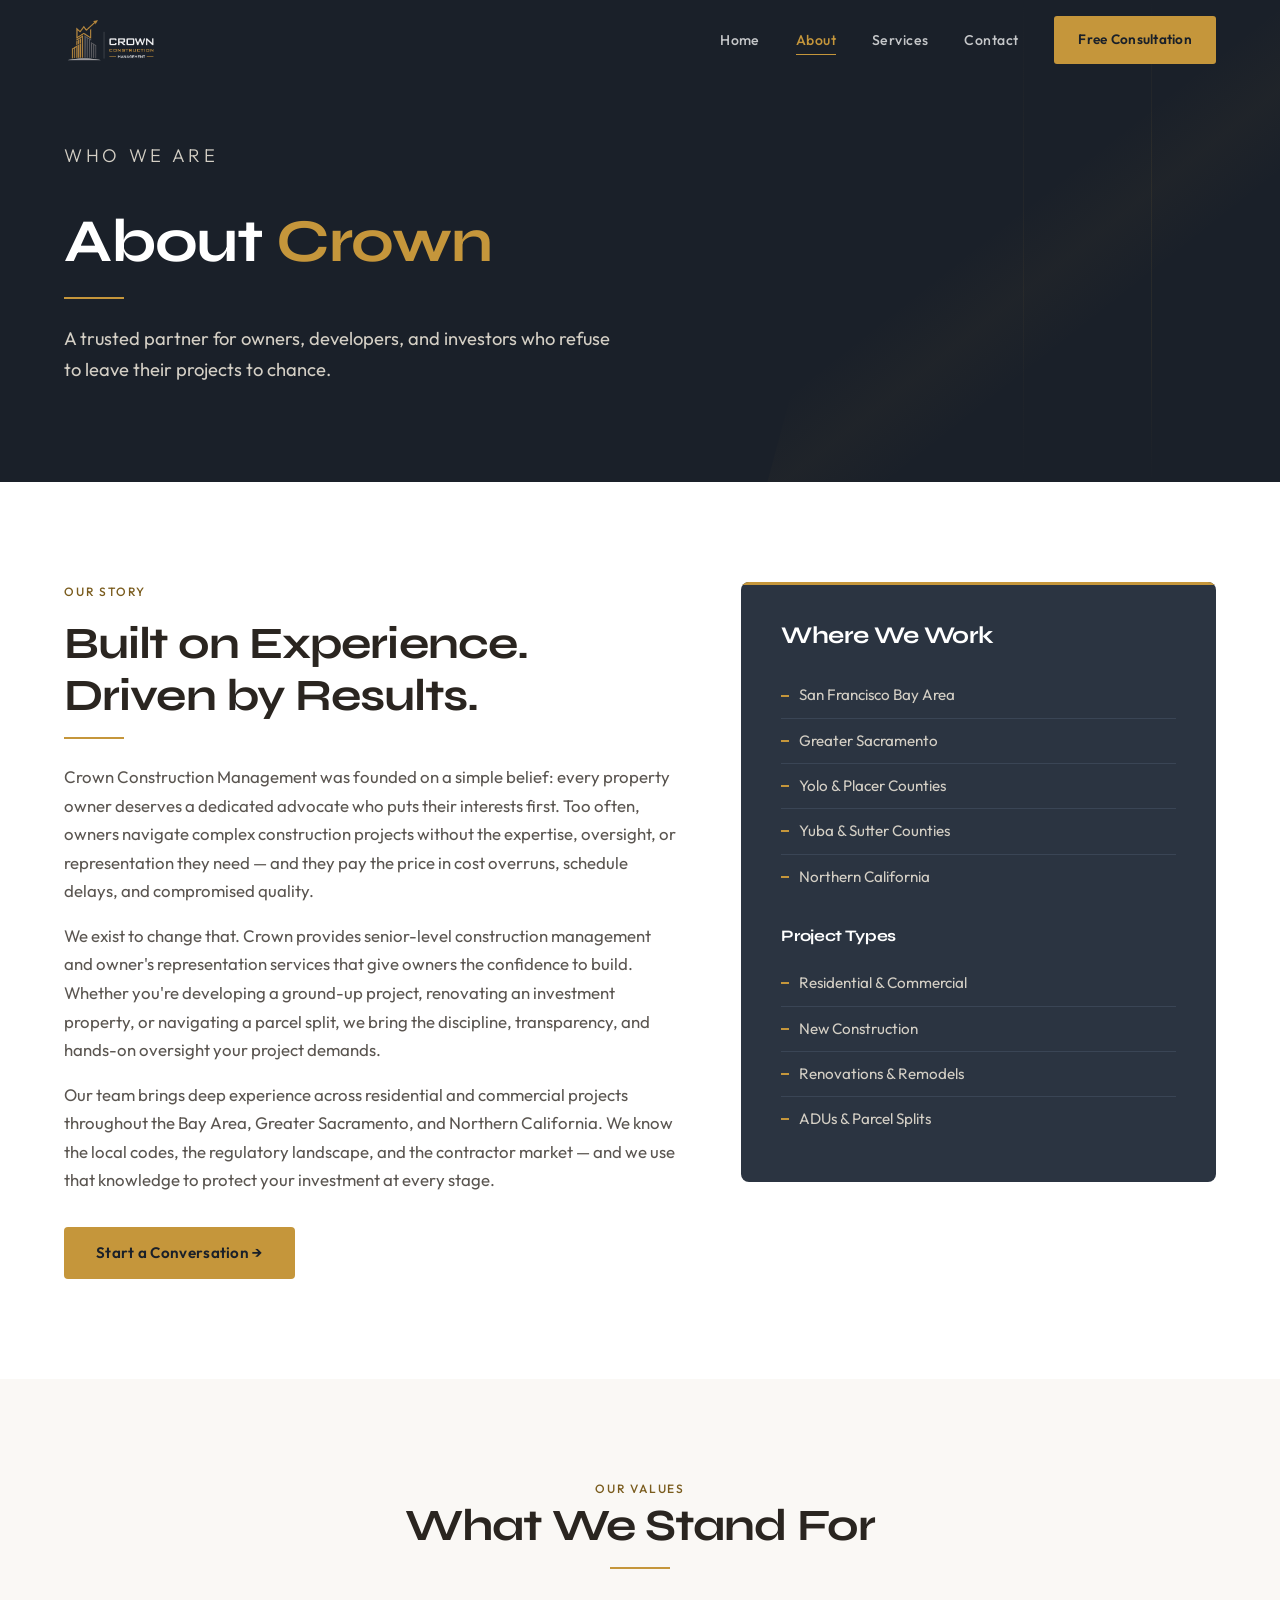
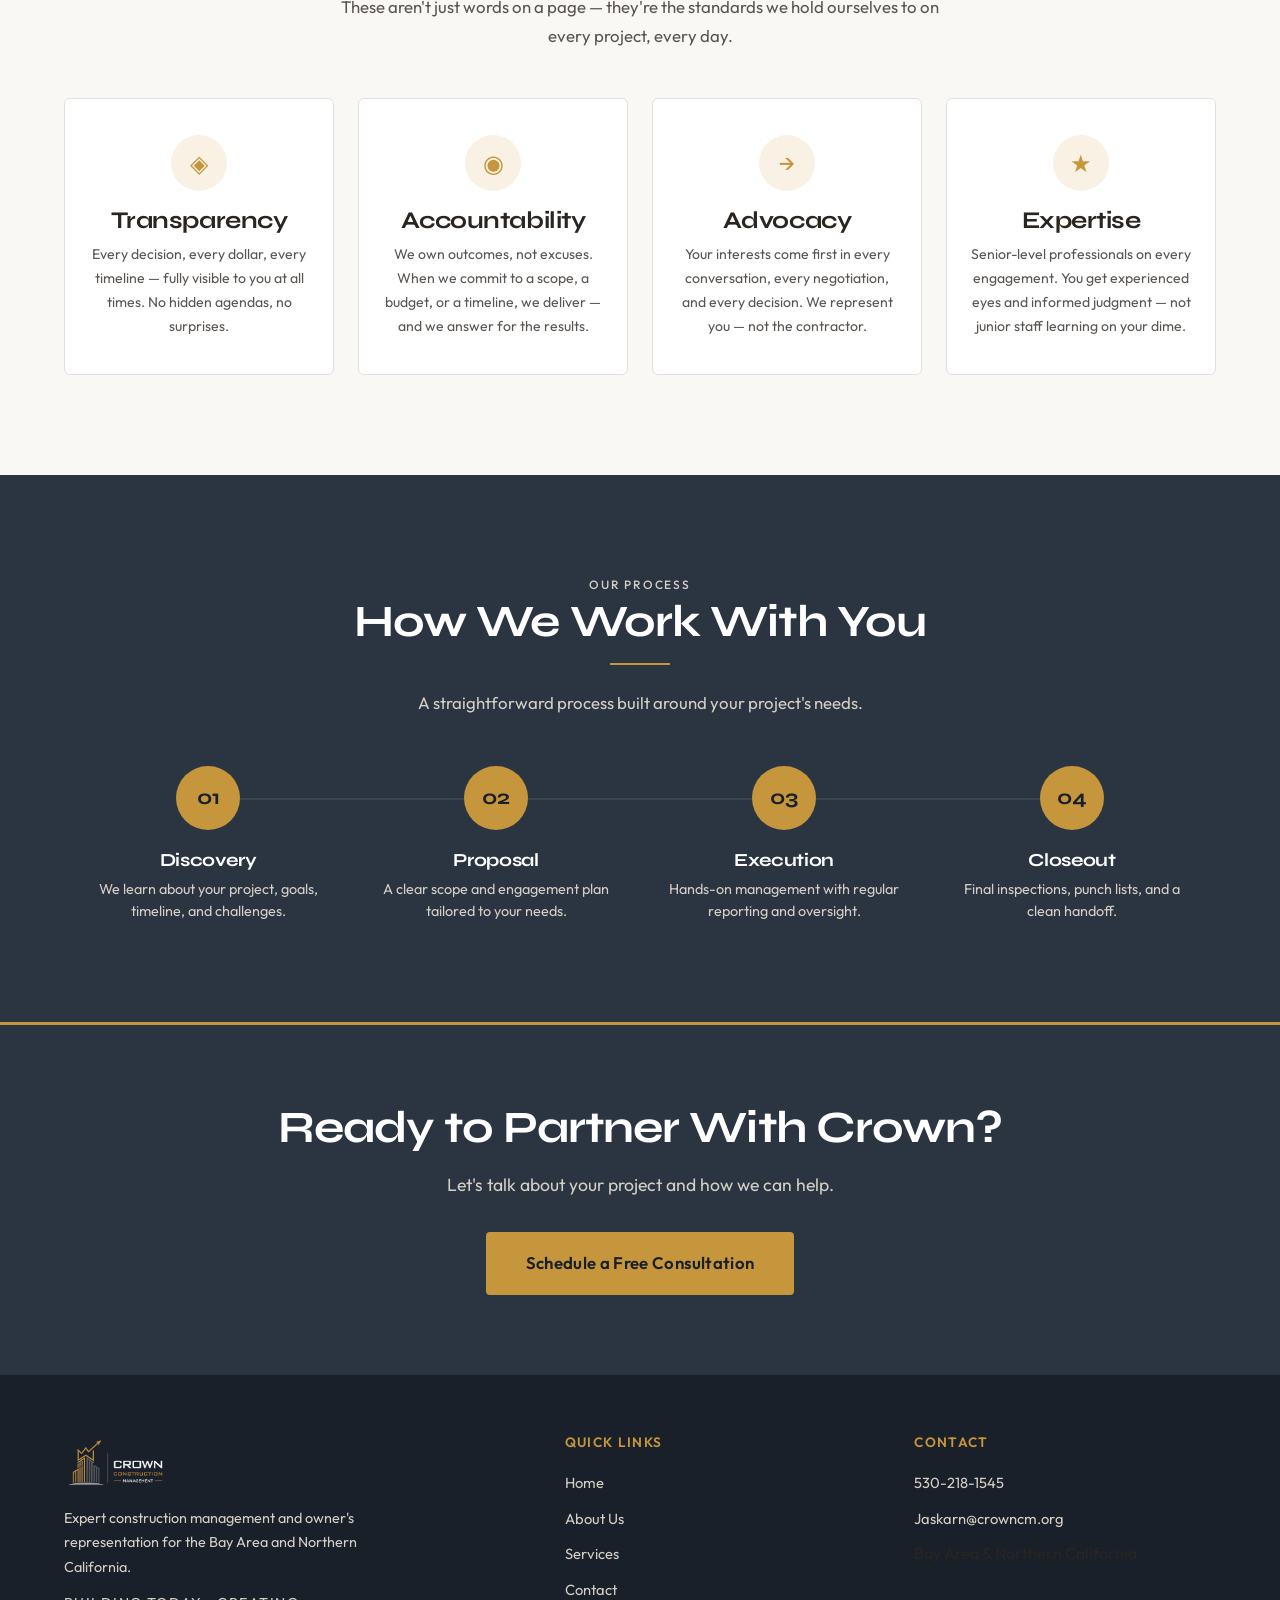
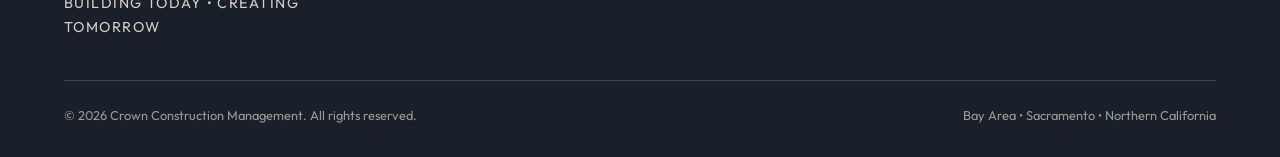
==== commit cc1fde43: "Apply comprehensive accessibility, UX, and SEO audit fixes - CSS: fix contrast on .label and .btn--o" ====
--- a/about.html
+++ b/about.html
@@ -10,9 +10,11 @@
   <meta property="og:description" content="A trusted construction management and owner's representation partner for the Bay Area and Northern California.">
   <meta property="og:type" content="website">
   <meta property="og:url" content="https://crowncm.org/about.html">
-  <meta property="og:image" content="https://crowncm.org/images/logo-full-color.png">
+  <meta property="og:image" content="https://crowncm.org/images/logo-transparent.png">
   <meta name="twitter:card" content="summary_large_image">
-  <meta name="twitter:image" content="https://crowncm.org/images/logo-full-color.png">
+  <meta name="twitter:title" content="About | Crown Construction Management">
+  <meta name="twitter:description" content="A trusted construction management and owner's representation partner for the Bay Area and Northern California.">
+  <meta name="twitter:image" content="https://crowncm.org/images/logo-transparent.png">
   <link rel="preconnect" href="https://fonts.googleapis.com">
   <link rel="preconnect" href="https://fonts.gstatic.com" crossorigin>
   <link href="https://fonts.googleapis.com/css2?family=Outfit:wght@300;400;500;600;700&family=Syne:wght@600;700;800&display=swap" rel="stylesheet">
@@ -20,9 +22,10 @@
   <link rel="stylesheet" href="css/style.css">
 </head>
 <body>
+  <a href="#main" class="skip-link">Skip to main content</a>
 
   <!-- ════════ NAVIGATION ════════ -->
-  <nav class="nav nav--transparent">
+  <nav class="nav nav--transparent" aria-label="Main navigation">
     <div class="nav__inner">
       <a href="index.html" class="nav__logo">
         <img src="images/logo-transparent.png" alt="Crown Construction Management">
@@ -34,11 +37,13 @@
         <a href="contact.html" class="nav__link">Contact</a>
         <a href="contact.html" class="nav__cta">Free Consultation</a>
       </div>
-      <button class="nav__toggle" aria-label="Menu" aria-expanded="false">
+      <button class="nav__toggle" aria-label="Open navigation menu" aria-expanded="false">
         <span></span><span></span><span></span>
       </button>
     </div>
   </nav>
+
+  <main id="main">
 
   <!-- ════════ HERO ════════ -->
   <section class="hero hero--sub">
@@ -73,20 +78,23 @@
           </div>
         </div>
 
-        <div class="about-full__sidebar reveal">
+        <aside class="about-full__sidebar reveal">
           <h3>Where We Work</h3>
           <ul class="area-list">
             <li>San Francisco Bay Area</li>
             <li>Greater Sacramento</li>
-            <li>Yolo & Placer Counties</li>
-            <li>Yuba & Sutter Counties</li>
+            <li>Yolo &amp; Placer Counties</li>
+            <li>Yuba &amp; Sutter Counties</li>
             <li>Northern California</li>
-            <li>Residential Projects</li>
-            <li>Commercial Projects</li>
+          </ul>
+          <h3 style="color:var(--white); margin-top:28px; margin-bottom:16px; font-size:1rem;">Project Types</h3>
+          <ul class="area-list">
+            <li>Residential &amp; Commercial</li>
             <li>New Construction</li>
-            <li>Renovations & Remodels</li>
-          </ul>
-        </div>
+            <li>Renovations &amp; Remodels</li>
+            <li>ADUs &amp; Parcel Splits</li>
+          </ul>
+        </aside>
       </div>
     </div>
   </section>
@@ -103,22 +111,22 @@
       <div class="values-full">
         <div class="value-full-card reveal reveal-delay-1">
           <div class="value-full-card__icon" aria-hidden="true">◈</div>
-          <h4>Transparency</h4>
+          <h3>Transparency</h3>
           <p>Every decision, every dollar, every timeline — fully visible to you at all times. No hidden agendas, no surprises.</p>
         </div>
         <div class="value-full-card reveal reveal-delay-2">
           <div class="value-full-card__icon" aria-hidden="true">◉</div>
-          <h4>Accountability</h4>
+          <h3>Accountability</h3>
           <p>We own outcomes, not excuses. When we commit to a scope, a budget, or a timeline, we deliver — and we answer for the results.</p>
         </div>
         <div class="value-full-card reveal reveal-delay-3">
           <div class="value-full-card__icon" aria-hidden="true">→</div>
-          <h4>Advocacy</h4>
+          <h3>Advocacy</h3>
           <p>Your interests come first in every conversation, every negotiation, and every decision. We represent you — not the contractor.</p>
         </div>
         <div class="value-full-card reveal reveal-delay-4">
           <div class="value-full-card__icon" aria-hidden="true">★</div>
-          <h4>Expertise</h4>
+          <h3>Expertise</h3>
           <p>Senior-level professionals on every engagement. You get experienced eyes and informed judgment — not junior staff learning on your dime.</p>
         </div>
       </div>
@@ -136,22 +144,22 @@
       </div>
       <div class="process-grid">
         <div class="process-step reveal reveal-delay-1">
-          <div class="process-step__number">01</div>
+          <div class="process-step__number" aria-hidden="true">01</div>
           <h3>Discovery</h3>
           <p>We learn about your project, goals, timeline, and challenges.</p>
         </div>
         <div class="process-step reveal reveal-delay-2">
-          <div class="process-step__number">02</div>
+          <div class="process-step__number" aria-hidden="true">02</div>
           <h3>Proposal</h3>
           <p>A clear scope and engagement plan tailored to your needs.</p>
         </div>
         <div class="process-step reveal reveal-delay-3">
-          <div class="process-step__number">03</div>
+          <div class="process-step__number" aria-hidden="true">03</div>
           <h3>Execution</h3>
           <p>Hands-on management with regular reporting and oversight.</p>
         </div>
         <div class="process-step reveal reveal-delay-4">
-          <div class="process-step__number">04</div>
+          <div class="process-step__number" aria-hidden="true">04</div>
           <h3>Closeout</h3>
           <p>Final inspections, punch lists, and a clean handoff.</p>
         </div>
@@ -169,6 +177,8 @@
       </div>
     </div>
   </section>
+
+  </main>
 
   <!-- ════════ FOOTER ════════ -->
   <footer class="footer">
@@ -193,7 +203,7 @@
           <ul class="footer__links">
             <li><a href="tel:+15302181545">530-218-1545</a></li>
             <li><a href="mailto:Jaskarn@crowncm.org">Jaskarn@crowncm.org</a></li>
-            <li>Bay Area & Northern California</li>
+            <li>Bay Area &amp; Northern California</li>
           </ul>
         </div>
       </div>
--- a/css/style.css
+++ b/css/style.css
@@ -11,6 +11,7 @@
   --gold: #C5963B;
   --gold-light: #D4AA5C;
   --gold-dim: #8B6B2A;
+  --gold-accessible: #7A5C1E;
   --gold-bg: #F8F1E4;
   --charcoal: #333840;
   --slate: #5A6475;
@@ -85,7 +86,7 @@
   font-size: 0.75rem;
   letter-spacing: 0.15em;
   text-transform: uppercase;
-  color: var(--gold);
+  color: var(--gold-accessible);
 }
 
 .label--light { color: var(--gold-light); }
@@ -159,7 +160,7 @@
 
 .btn--outline {
   background: transparent;
-  color: var(--gold);
+  color: var(--gold-accessible);
   border: 1.5px solid var(--gold);
 }
 
@@ -178,6 +179,8 @@
 .btn--white-outline:hover {
   border-color: var(--gold);
   color: var(--gold);
+  transform: translateY(-2px);
+  box-shadow: 0 8px 30px rgba(197, 150, 59, 0.2);
 }
 
 .btn--large {
@@ -260,7 +263,8 @@
   font-family: var(--font-body);
   font-weight: 600;
   font-size: 0.85rem;
-  padding: 10px 24px;
+  padding: 13px 24px;
+  min-height: 44px;
   background: var(--gold);
   color: var(--navy-deep);
   border-radius: 3px;
@@ -279,7 +283,8 @@
   flex-direction: column;
   gap: 5px;
   cursor: pointer;
-  padding: 8px;
+  padding: 14px 8px;
+  min-height: 44px;
   background: none;
   border: none;
 }
@@ -496,7 +501,7 @@
   box-shadow: 0 12px 40px rgba(0,0,0,0.06);
 }
 
-.value-card h4 {
+.value-card h3 {
   color: var(--text-primary);
   margin-bottom: 6px;
   font-size: 1rem;
@@ -780,7 +785,7 @@
   background: rgba(197,150,59,0.1);
 }
 
-.engagement-item h4 {
+.engagement-item h3 {
   font-size: 0.95rem;
   color: var(--text-primary);
   margin-bottom: 6px;
@@ -804,7 +809,7 @@
   margin-bottom: 32px;
 }
 
-.contact-info__item h4 {
+.contact-info__item h3 {
   font-size: 0.95rem;
   color: var(--text-primary);
   margin-bottom: 4px;
@@ -912,9 +917,9 @@
 }
 
 .footer__tagline {
-  font-size: 0.8rem !important;
+  font-size: 0.8rem;
   letter-spacing: 0.1em;
-  color: var(--gold-dim) !important;
+  color: var(--gold);
   margin-top: 12px;
 }
 
@@ -948,7 +953,7 @@
 
 .footer__bottom p {
   font-size: 0.8rem;
-  color: var(--text-light);
+  color: #9E9891;
 }
 
 /* ── Scroll Animations ── */
@@ -1070,7 +1075,7 @@
   margin-bottom: 16px;
 }
 
-.value-full-card h4 { margin-bottom: 8px; }
+.value-full-card h3 { margin-bottom: 8px; }
 
 .value-full-card p {
   font-size: 0.88rem;
@@ -1078,12 +1083,12 @@
 
 /* ── Responsive ── */
 @media (max-width: 1024px) {
-  .services-grid { grid-template-columns: repeat(2, 1fr); }
+  .services-grid { grid-template-columns: repeat(3, 1fr); }
   .why-grid { grid-template-columns: repeat(2, 1fr); }
   .process-grid { grid-template-columns: repeat(2, 1fr); gap: 32px; }
   .process-grid::before { display: none; }
   .engagement-grid { grid-template-columns: repeat(2, 1fr); }
-  .footer__inner { grid-template-columns: 1fr 1fr; }
+  .footer__inner { grid-template-columns: 1fr 1fr 1fr; }
   .values-full { grid-template-columns: repeat(2, 1fr); }
 }
 
@@ -1100,6 +1105,7 @@
     left: 0;
     right: 0;
     bottom: 0;
+    z-index: 999;
     background: rgba(26, 32, 41, 0.98);
     backdrop-filter: blur(12px);
     flex-direction: column;
@@ -1151,3 +1157,110 @@
   .values-full { grid-template-columns: 1fr; }
   .engagement-grid { grid-template-columns: 1fr; }
 }
+
+/* ── Skip Link ── */
+.skip-link {
+  position: absolute;
+  top: -100%;
+  left: 16px;
+  z-index: 9999;
+  padding: 12px 20px;
+  background: var(--gold);
+  color: var(--navy-deep);
+  font-family: var(--font-body);
+  font-weight: 600;
+  font-size: 0.9rem;
+  border-radius: 0 0 4px 4px;
+  text-decoration: none;
+  transition: top 0.2s;
+}
+
+.skip-link:focus {
+  top: 0;
+}
+
+/* ── Focus Visible ── */
+.nav__link:focus-visible,
+.nav__logo:focus-visible,
+.nav__cta:focus-visible,
+.nav__toggle:focus-visible,
+.footer__links a:focus-visible {
+  outline: 2px solid var(--gold);
+  outline-offset: 3px;
+  border-radius: 2px;
+}
+
+.btn:focus-visible {
+  outline: 2px solid var(--gold);
+  outline-offset: 3px;
+}
+
+.form__input:focus-visible,
+.form__select:focus-visible,
+.form__textarea:focus-visible {
+  outline: 2px solid var(--gold);
+  outline-offset: 0;
+  border-color: var(--gold);
+  box-shadow: 0 0 0 3px rgba(197, 150, 59, 0.18);
+}
+
+/* ── Placeholder Text ── */
+.form__input::placeholder,
+.form__textarea::placeholder {
+  color: #6B6B6B;
+  opacity: 1;
+}
+
+/* ── Form Status Messages ── */
+#form-status:empty { display: none; }
+
+.form__success {
+  margin-top: 16px;
+  padding: 16px 20px;
+  background: rgba(74, 143, 82, 0.1);
+  border: 1px solid rgba(74, 143, 82, 0.4);
+  border-radius: 4px;
+  color: #2F7A35;
+  font-size: 0.95rem;
+  font-weight: 500;
+}
+
+.form__error {
+  margin-top: 16px;
+  padding: 16px 20px;
+  background: rgba(190, 50, 50, 0.08);
+  border: 1px solid rgba(190, 50, 50, 0.3);
+  border-radius: 4px;
+  color: #9E2020;
+  font-size: 0.95rem;
+  font-weight: 500;
+}
+
+/* ── Reduced Motion ── */
+@media (prefers-reduced-motion: reduce) {
+  *, *::before, *::after {
+    animation-duration: 0.01ms !important;
+    animation-iteration-count: 1 !important;
+    transition-duration: 0.01ms !important;
+  }
+
+  html { scroll-behavior: auto; }
+
+  .reveal {
+    opacity: 1;
+    transform: none;
+    transition: none;
+  }
+
+  .hero h1,
+  .hero p,
+  .hero__tagline,
+  .hero__buttons,
+  .hero__logo,
+  .hero__logo-block,
+  .hero--sub .gold-line {
+    opacity: 1;
+    transform: none;
+    animation: none;
+  }
+}
